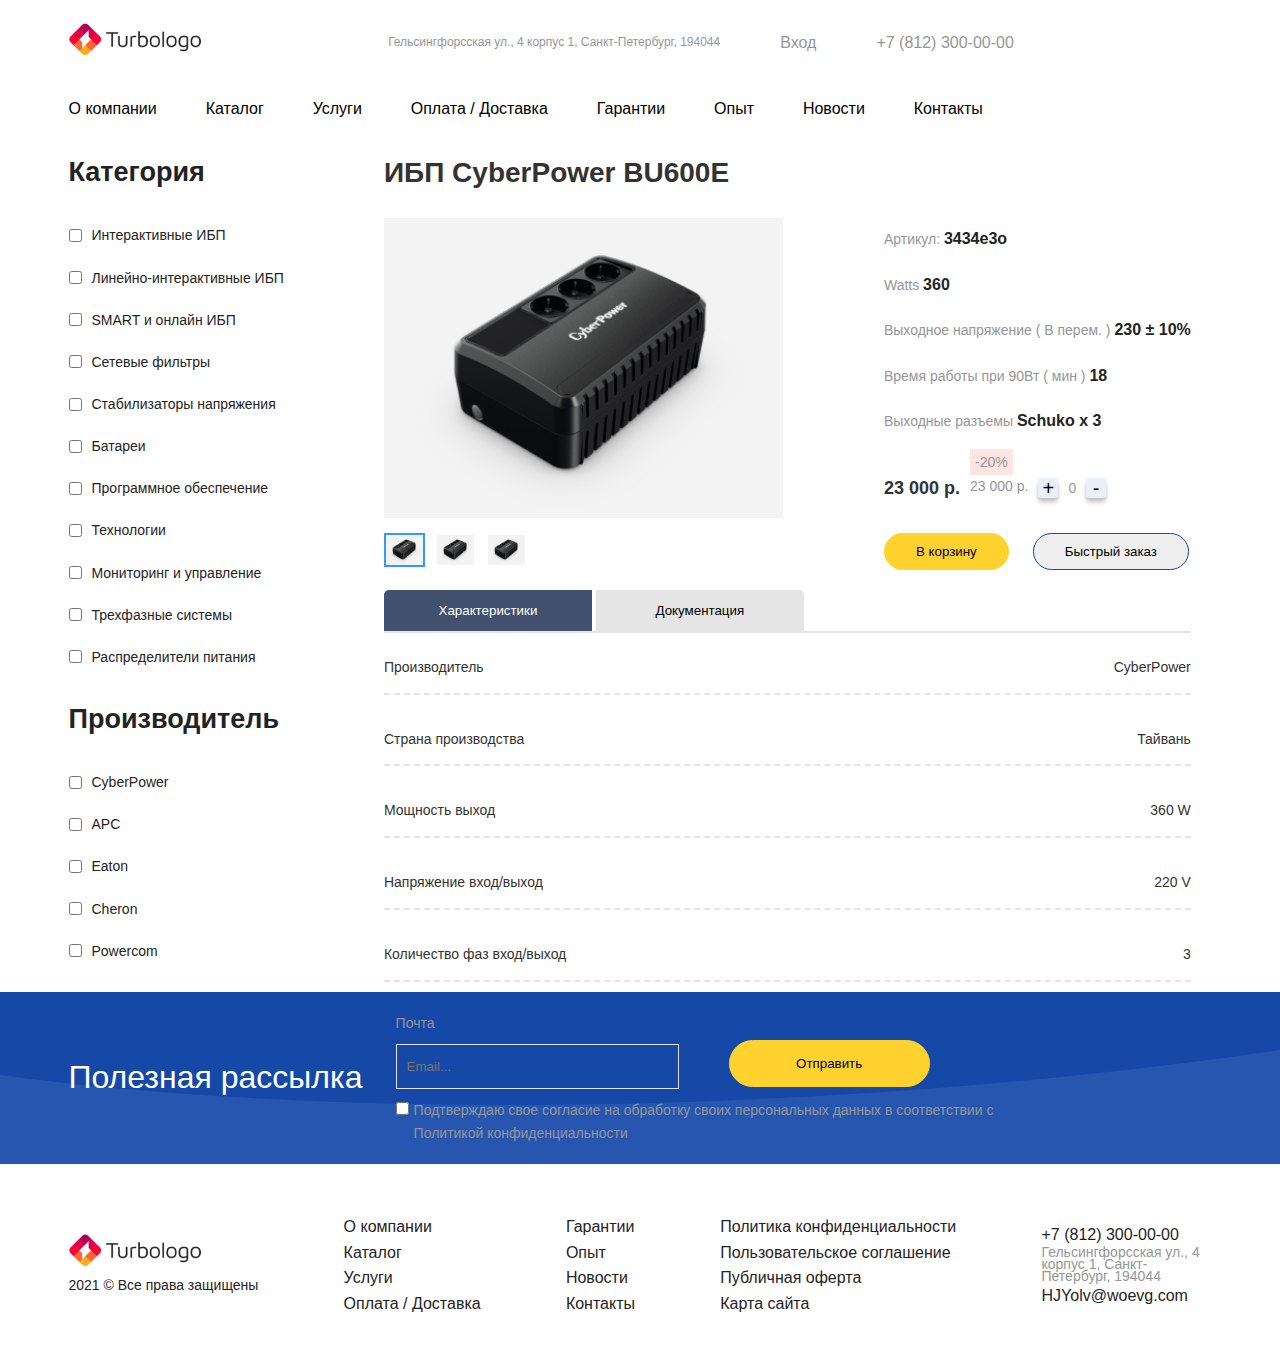
==== index.html @ b8d82079 "Initial commit" ====
<!doctype html>
<html lang="en">
<head>
    <meta charset="UTF-8">
    <meta name="viewport"
          content="width=device-width, user-scalable=no, initial-scale=1.0, maximum-scale=1.0, minimum-scale=1.0">
    <meta http-equiv="X-UA-Compatible" content="ie=edge">
    <link rel="stylesheet" href="style.css">
    <link rel="stylesheet" href="https://cdnjs.cloudflare.com/ajax/libs/font-awesome/6.5.1/css/all.min.css"
          integrity="sha512-DTOQO9RWCH3ppGqcWaEA1BIZOC6xxalwEsw9c2QQeAIftl+Vegovlnee1c9QX4TctnWMn13TZye+giMm8e2LwA=="
          crossorigin="anonymous" referrerpolicy="no-referrer"/>
    <title>Turbologo</title>
</head>
<body>

<!--header section ----------------------------->
<header>
    <div class="container">
        <section class="section-about">
            <div class="logo">
                <a href="#">
                    <img src="images/logo.png" alt="Turbologo">
                </a>
            </div>
            <div class="contacts">
                <span class="address">Гельсингфорсская ул., 4 корпус 1,  Санкт-Петербург, 194044</span>
                <a href="#">
                    <i class="fa-regular fa-user"></i>
                    <span>Вход</span>
                </a>
                <a href="#">
                    <i class="fa-brands fa-telegram"></i>
                </a>
                <a href="#">
                    <i class="fa-brands fa-whatsapp"></i>
                </a>
                <!--                tel number-->
                <a href="tel:+78123000000">
                    <i class="fa-solid fa-phone"></i>
                    <span>+7 (812) 300-00-00</span>
                </a>
            </div>
            <div class="cart">
                <a href="#">
                    <i class="fa-solid fa-cart-shopping"></i>
                </a>
            </div>
            <div class="burger-menu">
<!--               cross icon -->
                <a class="close-menu-icon" href="#">
                    <i class="fa-solid fa-times"></i>
                </a>
                <a class="open-menu-icon" href="#">
                    Меню
                    <i class="fa-solid fa-bars"></i>
                </a>
            </div>
        </section>
        <nav>
            <ul>
                <li>
                    <a class="toggle" href="#">О компании</a>
                    <ul class="submenu">
                        <li><a href="#">Отзывы</a></li>
                        <li><a href="#"> Сотрудники</a></li>
                        <li><a href="#">Сертификаты</a></li>
                    </ul>
                </li>
                <li><a href="#">Каталог</a></li>
                <li><a href="#">Услуги</a></li>
                <li><a href="#">Оплата / Доставка</a></li>
                <li><a href="#">Гарантии</a></li>
                <li><a href="#">Опыт</a></li>
                <li><a href="#">Новости</a></li>
                <li><a href="#">Контакты</a></li>
            </ul>
        </nav>

    </div>
</header>
<!--main section ----------------------------->
<main>
    <div class="container ">
        <div class="flex">
            <!--        aside start------------>
            <aside>
                <div class="aside-title">
                    <h2>Категория</h2>
                </div>
                <div class="aside-menu">
                    <label><input type="checkbox" name="intreactive" id="intreactive">Интерактивные ИБП</label>
                    <label><input type="checkbox" name="line-interactive"
                                  id="line-interactive">Линейно-интерактивные ИБП</label>
                    <label><input type="checkbox" name="online" id="online">SMART и онлайн ИБП</label>
                    <label><input type="checkbox" name="network" id="network">Сетевые фильтры</label>
                    <label><input type="checkbox" name="stabilizer" id="stabilizer">Стабилизаторы напряжения</label>
                    <label><input type="checkbox" name="batteries" id="batteries">Батареи</label>
                    <label><input type="checkbox" name="software" id="software">Программное обеспечение</label>
                    <label><input type="checkbox" name="technologies" id="technologies">Технологии</label>
                    <label><input type="checkbox" name="technologies" id="monitoring">Мониторинг и управление</label>
                    <label><input type="checkbox" name="accessories" id="accessories">Трехфазные системы</label>
                    <label><input type="checkbox" name="accessories" id="accessories2">Распределители питания</label>

                </div>
                <div class="aside-title">
                    <h2>Производитель</h2>
                </div>
                <div class="aside-menu">
                    <label><input type="checkbox" name="cyberpower" id="cyberpower">CyberPower</label>
                    <label><input type="checkbox" name="apc" id="apc">APC</label>
                    <label><input type="checkbox" name="eaton" id="eaton">Eaton</label>
                    <label><input type="checkbox" name="eaton" id="eaton2">Cheron</label>
                    <label><input type="checkbox" name="powercom" id="powercom">Powercom</label>
                </div>
            </aside>
            <!--        aside end------------>
            <!--        item card start------------>
            <div class="item-card">
                <div class="item-card-title">
                    <h1>ИБП CyberPower BU600E</h1>
                </div>
                <div class="item-card-info">
                    <div class="item-card-info-img">
                        <div class="slider">
                            <div class="slide"><img src="./images/item.png" alt="Slide 1"></div>
                            <div class="slide"><img src="./images/logo.png" alt="Slide 2"></div>
                            <div class="slide"><img src="./images/item.png" alt="Slide 3"></div>
                        </div>

                        <div class="thumbnails">
                            <div class="thumb" data-target="0"><img src="./images/item.png" alt=""></div>
                            <div class="thumb" data-target="1"><img src="./images/item.png" alt=""></div>
                            <div class="thumb" data-target="2"><img src="./images/item.png" alt=""></div>
                        </div>

                    </div>
                    <div class="item-card-info-desc">
                        <span class="first-art">Артикул: <strong>3434е3о</strong></span>
                        <span>
                         Watts <strong> 360 </strong>
                    </span>
                        <span>
                        Выходное напряжение ( В перем. ) <strong> 230 ± 10% </strong>
                    </span>
                        <span>
                        Время работы при 90Вт ( мин ) <strong> 18 </strong>
                    </span>
                        <span>
                        Выходные разъемы <strong> Schuko x 3 </strong>
                    </span>
                        <div class="price">
                            <h3> 23 000 p.</h3>
                            <span class="discount">
                            <span class="discount-20">
                                -20%
                            </span>
                            23 000 p.</span>
                            <button class="plus-button">+</button>
                            <span class="quantity">0</span>
                            <button class="minus-button">-</button>
                        </div>
                        <div class="item-card-info-btn">
                            <button class="add-to-cart-button">В корзину</button>
                            <button class="fast-order-button">Быстрый заказ</button>
                        </div>


                    </div>

                </div>
                <!--        characteristic-------->
                <div class="characteristic">
                    <div class="characteristic-buttons">
                        <button class="char-btn">Характеристики</button>
                        <button class="doc-btn">Документация</button>
                    </div>
                    <div class="characteristic-content2">
                        <!--                        2 pdf document-->
                        <a href="#"><i class="fa-solid fa-file-invoice"></i>Скачать паспорт.pdf</a>
                        <a href="#"><i class="fa-solid fa-file-invoice"></i>Скачать руководство.pdf</a>
                    </div>
                    <div class="characteristic-content">
                        <ul>
                            <li>
                                <span>Производитель</span>
                                <span>CyberPower</span>
                            </li>
                            <li>
                                <span>Страна производства
</span>
                                <span>Тайвань</span>
                            </li>
                            <li>
                                <span>Мощность выход </span>
                                <span>360 W</span>
                            </li>
                            <li>
                                <span>Напряжение вход/выход
</span>
                                <span>220 V</span>
                            </li>
                            <li>
                                <span>Количество фаз вход/выход</span>
                                <span>3</span>
                            </li>
                        </ul>
                    </div>
                </div>
            </div>
            <!--        item card end------------>
        </div>


    </div>
</main>
<!--end main section ----------------------------->
<!--subscribe section--------------->
<section class="bg-blue">
    <div class="container">
        <div class="subscribe">
            <h1>
                Полезная рассылка
            </h1>
            <div class="email">
                <div class="email2">
                    <label for="post">Почта
                        <input class="email-input" type="email" id="post" placeholder="Email...">
                    </label>
                    <button class="send-button">Отправить</button>
                </div>
                <label class="policy" for="subscribe">
                    <input type="checkbox" name="subscribe" id="subscribe">
                    <span>Подтверждаю свое согласие на обработку своих персональных данных
в соответствии с Политикой конфиденциальности </span>
                </label>
            </div>


        </div>
    </div>

</section>
<!--footer section--------------->
<footer>
    <div class="container">
        <div class="footer-content">
            <div class="footer-logo">
                <img src="images/logo.png" alt="Turbologo">
                <div class="social-icons">
                    <a href="#">
                        <i class="fa-brands fa-telegram"></i>
                    </a>
                    <a href="#">
                        <i class="fa-brands fa-whatsapp"></i>
                    </a>
                </div>
                <span>
                    2021 © Все права защищены
                </span>
            </div>
            <div class="footer-menu">
                <ul>
                    <li><a href="#">О компании</a></li>
                    <li><a href="#">Каталог</a></li>
                    <li><a href="#">Услуги</a></li>
                    <li><a href="#">Оплата / Доставка</a></li>

                </ul>
            </div>
            <div class="footer-menu">
                <ul>
                    <li><a href="#">Гарантии</a></li>
                    <li><a href="#">Опыт</a></li>
                    <li><a href="#">Новости</a></li>
                    <li><a href="#">Контакты</a></li>
                </ul>
            </div>
            <div class="footer-menu">
                <ul>
                    <li><a href="#">Политика конфиденциальности</a></li>
                    <li><a href="#">Пользовательское соглашение</a></li>
                    <li><a href="#">Публичная оферта</a></li>
                    <li><a href="#">Карта сайта</a></li>
                </ul>
            </div>

            <div class="footer-contacts">
                <a href="tel:+78123000000">
                    <i class="fa-solid fa-phone"></i>
                    <span>+7 (812) 300-00-00</span>
                </a>
                <span class="address2">Гельсингфорсская ул., 4 корпус 1,  Санкт-Петербург, 194044</span>

                <a href="email:office@gmail.com">
                    HJYolv@woevg.com
                </a>
            </div>
        </div>
    </div>
</footer>
<script src="./script.js"></script>

</body>
</html>
---- style.css ----
body {
    font-family: 'Roboto', sans-serif;
    font-size: 14px;
    line-height: 1.6;
    color: #333;

}


a {
    color: inherit;
    text-decoration: none;
    font-size: 16px;
}

* {
    margin: 0;
    padding: 0;
    box-sizing: border-box;
}

header {
    display: flex;
    flex-direction: column;
    justify-content: center;
    align-items: center;
}

li {
    list-style: none;
}

ul {
    display: flex;
    justify-content: space-between;
}


ul {
    list-style: none;
    padding: 0;
    margin: 0;
}

li {
    position: relative;
}


.submenu {
    display: none;
    position: absolute;
    top: 100%;
    left: 0;
    background-color: #fff;
    box-shadow: 0px 2px 5px rgba(0, 0, 0, 0.2);
    width: 185px;
}

.submenu li:nth-child(1), .submenu li:nth-child(2) {
    border-bottom: 1px solid #e5e5e5;
}


.submenu li a {
    display: block;
    padding: 10px 15px;
}


li:hover .submenu {
    display: block;
}


.section-about {
    margin: 20px 0;
    display: flex;
    justify-content: space-between;
    align-items: center;
}

.contacts {
    display: flex;
    flex-wrap: wrap;
    justify-content: space-between;
    align-items: center;
}
.burger-menu{
    display: none;
}

.contacts a {
    margin: 10px;
    color: #969696;
}

.contacts a:hover {
    color: #1648a8;
    text-decoration: underline;
    transition: 0.5s;
}

.container {
    max-width: 1223px;
    margin: 0 auto;
    /*background-color: lightblue;*/
    width: 100%;
    padding: 0 40px;

}

.address {
    font-size: 12px;
    margin-right: 50px;
    font-weight: 500;
    color: #969696;
}

nav {
    margin: 30px 0;
    position: relative;
}

nav a {
    font-size: 16px;
    color: black;
    text-decoration: none;
}

nav a:hover {
    color: #1648a8;
    text-decoration: underline;
    transition: 0.5s;
}

nav ul {
    width: 80%;
}

.item-card {
    margin-left: 100px;
}


/*slider--------------*/
.slider {
    width: 400px; /* Adjust as needed */
    height: 300px; /* Adjust as needed */
    overflow: hidden;
    position: relative;
}

.slide {
    display: none;
    width: 400px;
    height: 300px;
}

.slide img {
    width: 100%;
    height: 100%;
    object-fit: cover;
}

.slide.active {
    display: block;
}

.thumbnails {
    display: flex;
    margin-top: 15px;
}

.thumb {
    width: 41px;
    height: 34px;
    margin-right: 10px;
    cursor: pointer;
    border: 2px solid transparent;
}

.thumb.active {
    border-color: #3399ff;
}

.thumb img {
    width: 100%;
    height: 100%;
    object-fit: cover;
}


.item-card-info-desc {
    display: flex;
    flex-direction: column;
    margin-left: 100px;
    justify-content: start;
    align-items: start;

}

.item-card-info-desc span {
    margin: 10px 0;
    color: #969696
}

.item-card-info-desc strong {
    font-size: 16px;
    font-weight: 600;
    color: #1f2324;

}

.first-art {
    margin-bottom: 30px;
}

.price {
    display: flex;
    align-items: center;
}

.price h3 {
    font-size: 18px;
    margin-right: 10px;
}

.discount {
    display: flex;
    flex-direction: column;
    align-items: start;
    justify-content: center;
    margin-left: 10px;
    font-weight: 400;
    font-size: 14px;
    color: #c4c4c4;
    position: relative;
    bottom: 25px;
}

.discount-20 {
    position: relative;
    top: 10px;
    background: #ffe4e4;
    padding: 2px 5px;
}

.price button {
    display: flex;
    align-items: center;
    justify-content: center;
    font-size: 20px;
    width: 20px;
    height: 20px;
    border: none;
    background-color: #eaeff8;
    margin: 0 10px;
    border-radius: 4px;
    box-shadow: 0px 4px 4px rgba(0, 0, 0, 0.25);
}

.price button:hover {
    background-color: #1648a8;
    color: #fff;
    transition: 0.5s;
}

.item-card-info {
    display: flex;
    justify-content: space-between;
    align-items: center;
    margin: 20px 0;

}

.item-card-info-img {

}

.item-card-info-btn button {
    border-radius: 24px;
    padding: 10px 31px;
}

.add-to-cart-button {
    border: 1px solid #ffd230;
    border-radius: 24px;
    background: #ffd230;
    color: #000;
}

.add-to-cart-button:hover {
    background: #f4bf00;
    transition: 0.5s;
}

.fast-order-button {
    border: 1px solid #1648a8;
    border-radius: 24px;
    margin-left: 20px;
}

.fast-order-button:hover {
    background: #1648a8;
    color: #fff;
    transition: 0.5s;
}

.aside-menu {
    display: flex;
    flex-direction: column;
    justify-content: space-between;
    align-items: start;
    margin: 20px 0;
}

.aside-menu input {
    margin-right: 10px;
}

.aside-menu label {
    display: flex;
    align-items: center;
    font-weight: 400;
    font-size: 14px;
    line-height: 301%;
    color: #1f2324;
}

.aside-title {
    font-weight: 600;
    font-size: 18px;
    color: #1f2324;
}

.flex {
    display: flex;
    align-items: start;
}

.characteristic-buttons {
    border-bottom: 2px solid #e5e5e5;
}

.characteristic-buttons button {
    border: none;
    padding: 10px 20px;
}

.char-btn {
    border-radius: 5px 0 0 0;
    width: 208px;
    height: 41px;
    background: #42516e;
    color: #fff;
}

.doc-btn {
    background: #e5e5e5;
    color: #000;
    width: 208px;
    height: 41px;
    border-radius: 0 5px 0 0;
}

.characteristic-content ul {
    width: 100%;
    line-height: 356%;
    display: flex;
    flex-direction: column;
    justify-content: start;
    align-items: start;
}

.characteristic-content ul li {
    width: 100%;
    display: flex;
    justify-content: space-between;
    align-items: center;
    margin: 10px 0;
    border-bottom: 2px dashed #e5e5e5;
}

.characteristic-content2 a {

    display: block;
    padding: 10px;
}

.characteristic-content2 a:hover {
    text-decoration: underline;
    transition: 0.5s;
}

.characteristic-content2 {
    display: none;
    width: 300px;
    height: 356px;
}

.characteristic-content2 i {
    margin-right: 10px;
}

.bg-blue {
    /*height: 200px;*/
    background: url("./images/blubg2.png"), url("./images/blubg.png");
    background-size: cover;
    background-position: center;
    background-repeat: no-repeat;
}

.bg-blue h1 {
    font-size: 32px;
    color: #fff;
    font-weight: 500;
    margin: 20px 0;
}

.subscribe {
    display: flex;
    flex-wrap: wrap;
    justify-content: space-between;
    align-items: center;
    padding: 20px 0;
}

.subscribe label {
    font-size: 14px;
    color: #969696;

}

.email2 {
    display: flex;
    flex-wrap: wrap;
    align-items: center;
}

.send-button {
    position: relative;
    top: 8px;
    margin-left: 50px;
    border-radius: 24px;
    padding: 8px 31px;
    border: 1px solid #ffd230;
    background: #ffd230;
    color: #000;
    height: 47px;
    width: 201px;

}

.email2 label {
    display: flex;
    flex-direction: column;
    align-items: start;
    font-size: 14px;
}

.email-input {
    margin: 10px 0;
    padding: 10px;
    background-color: #1648a8;
    border: 1px solid #e5e5e5;
    outline: none;
    height: 45px;
    width: 283px;
}

.policy {
    display: flex;
    align-items: baseline;
}

.policy span {
    margin-left: 5px;
    display: block;
    width: 80%;
}

footer {
    color: #1f2324;
}

footer a:hover {
    color: #1648a8;
    text-decoration: underline;
    transition: 0.5s;
}

.footer a {
    margin: 200px;
}

.footer-content {
    display: flex;
    flex-wrap: wrap;
    justify-content: space-between;
    align-items: center;
    padding: 50px 0;
}

.footer-menu ul {
    display: flex;
    flex-direction: column;
    justify-content: space-between;
    align-items: start;
}

.footer-contacts {

    display: flex;
    flex-direction: column;
    justify-content: space-between;
    align-items: start;
    width: 170px;
}

.address2 {
    display: block;
    line-height: 85%;
    color: #969696;
}

/*start media queries---------*/
@media screen and (max-width: 1100px) {
    .item-card-info {
        flex-direction: column;
        align-items: start;
    }

    .item-card-info-desc {
        margin-left: 0;
    }
}

@media screen and (max-width: 768px) {

    .cart {
        width: 100px;
        height: 100px;
        clip-path: polygon(50% 0%, 100% 0%, 85% 26%, 77% 48%, 68% 59%, 51% 65%, 36% 59%, 25% 48%, 16% 24%, 1% 0%);
        background-color: #f5f5f5;
        position: relative;

    }
    .submenu li a {
        display: block;
        padding: 10px 15px;
    }
    .burger-menu{
        display:block;

    }

    .cart:hover {
        background-color: #1648a8;
        transition: 0.5s;
    }

    .cart:hover a {
        color: #fff;
        transition: 0.5s;
    }

    .section-about {
        margin: 0;
        height: 60px;
    }

    .cart a {
        position: relative;
        top: 30px;
        left: 40px;
    }

    .flex {
        flex-direction: column;
        align-items: center;
        justify-content: center;
    }

    .item-card {
        margin-left: 0;
    }

    .contacts {
        display: none;
    }

    nav {
        display: none;
        margin: 0;
        position: absolute;
        top: 0;
        right: 0;
        background-color: #fff;
        width: 100%;
        height: 100%;
        z-index: 100;
        flex-direction: column;
        justify-content: center;
        align-items: center;
        box-shadow: 0px 2px 5px rgba(0, 0, 0, 0.2);
        padding: 30px;
    }
    .close-menu-icon{
        position: absolute;
        top: 20px;
        right: 20px;
        font-size: 24px;
        cursor: pointer;
        z-index: 1000;
    }

    nav ul {
        flex-direction: column;
        justify-content: center;
        align-items: start;
    }
    nav ul li {
        margin: 10px 0;
    }

    .submenu {
        position: absolute;
        top: 0;
        left: 80px;
        z-index: 100;
        width: 150px;
        background-color: #fff;
        box-shadow: 0px 2px 5px rgba(0, 0, 0, 0.2);
    }

    nav a {
        margin: 20px 0;
    }

    aside {
        display: none;
    }

    .price {
        flex-direction: row-reverse;
    }

    .price * {
        margin: 0 12px;
    }

    .discount {
        flex-direction: row-reverse;
        align-items: center;
        justify-content: center;
        top: 5px;
    }

    .discount-20 {
        position: relative;
        top: 0;
        left: 10px;
    }
    .footer-content div{
        width: 50%;

    }
}

@media screen and (max-width: 480px) {
    .slide {
        width: 350px;
    }

    .slider {
        width: 350px;
    }

    .container {
        padding: 0 10px;
    }

    .item-card-info-desc {
        margin-left: 0;
    }

    .item-card-info-desc strong {
        font-size: 14px;
    }

    .price h3 {
        font-size: 16px;
    }

    .price button {
        font-size: 16px;
    }

    .price button {
        width: 30px;
        height: 30px;
    }

    .price button {
        margin: 0 5px;
    }

    .add-to-cart-button {
        padding: 8px 20px;
    }

    .fast-order-button {
        padding: 8px 20px;
    }

    .aside-menu label {
        font-size: 12px;
    }

    .aside-title {
        font-size: 16px;
    }

    .characteristic-buttons button {
        padding: 8px 15px;
    }

    .characteristic-content2 {
        width: 250px;
    }

    .characteristic-content2 a {
        padding: 8px;
    }

    .send-button {
        padding: 8px 20px;
        width: 180px;
        margin: 10px;
    }

    .email-input {
        width: 250px;
    }

    .footer-content {
        flex-direction: column;
        align-items: start;
        padding: 40px 20px;
    }

    .char-btn, .doc-btn {
        width: 150px;
        height: 35px;
    }

    .footer-contacts {
        margin-top: 20px;
    }

    .address2 {
        line-height: 100%;
    }
}


@media screen and (max-width: 320px) {
}
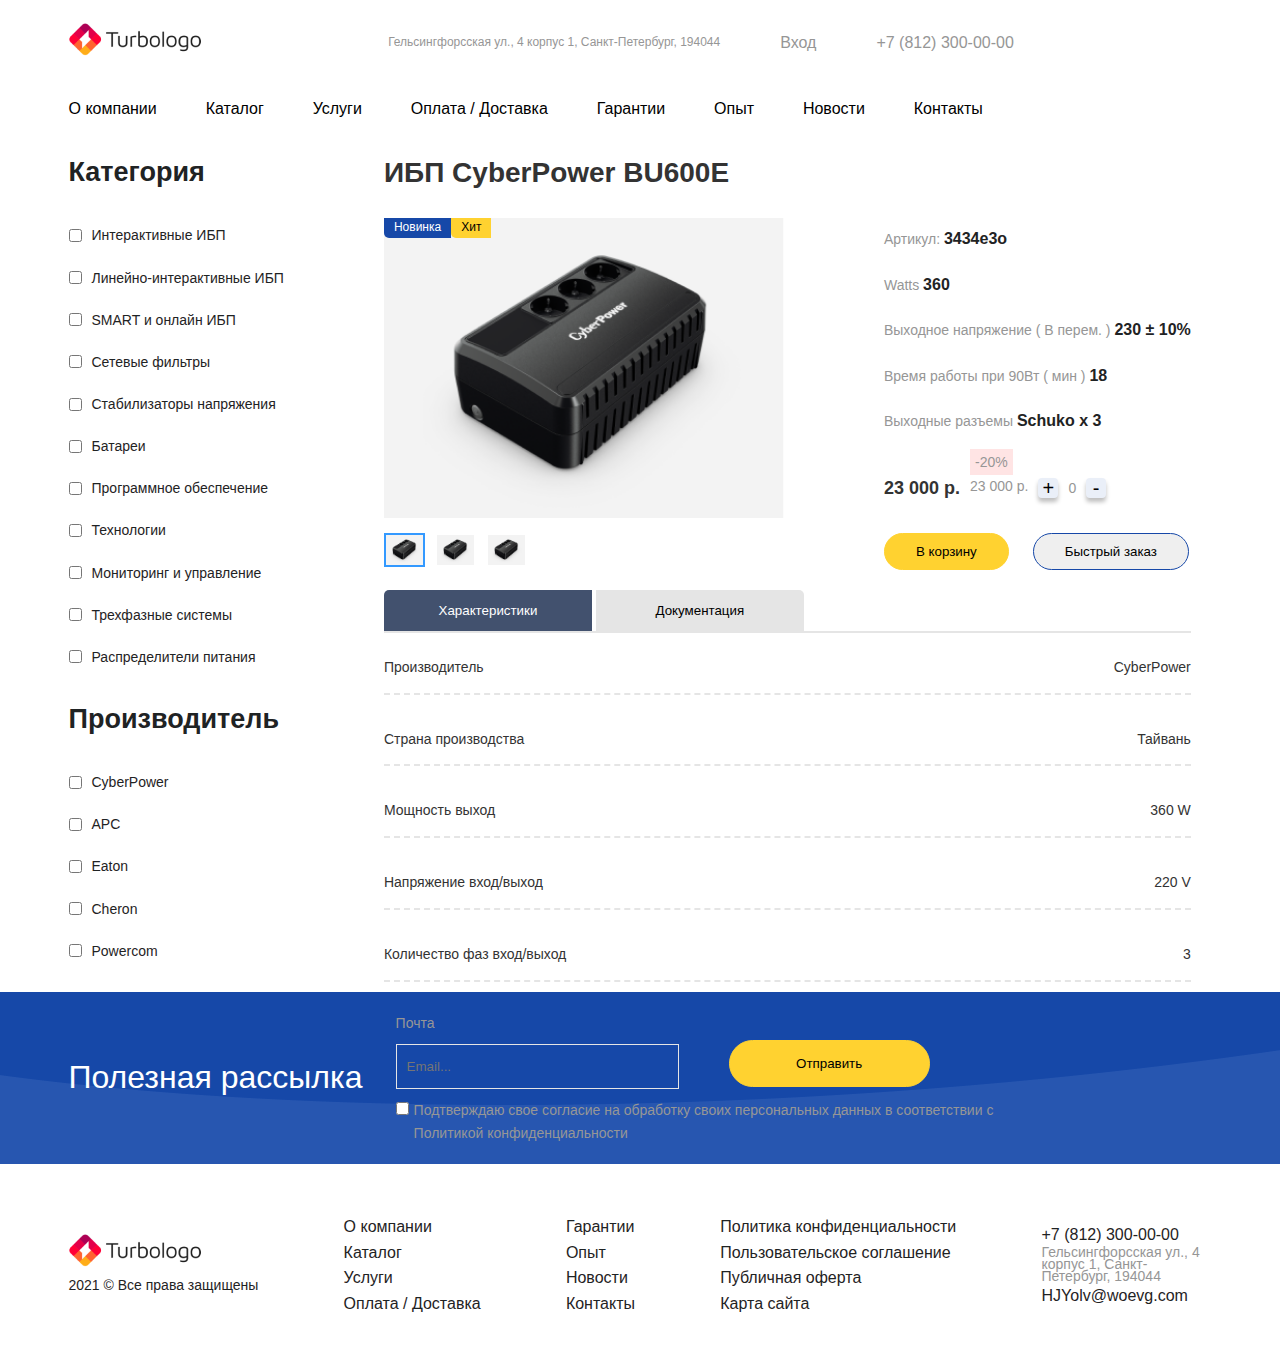
==== commit f7de6d3b: "button added" ====
--- a/index.html
+++ b/index.html
@@ -46,7 +46,7 @@
                 </a>
             </div>
             <div class="burger-menu">
-<!--               cross icon -->
+                <!--               cross icon -->
                 <a class="close-menu-icon" href="#">
                     <i class="fa-solid fa-times"></i>
                 </a>
@@ -121,6 +121,10 @@
                 </div>
                 <div class="item-card-info">
                     <div class="item-card-info-img">
+                        <div class="new">
+                            <span class="new-item">Новинка</span>
+                            <span class="hit-item">Хит</span>
+                        </div>
                         <div class="slider">
                             <div class="slide"><img src="./images/item.png" alt="Slide 1"></div>
                             <div class="slide"><img src="./images/logo.png" alt="Slide 2"></div>
--- a/style.css
+++ b/style.css
@@ -71,6 +71,27 @@
 li:hover .submenu {
     display: block;
 }
+.new{
+    position: absolute;
+    display: flex;
+    justify-content: center;
+    align-items: center;
+    z-index: 2;
+}
+.new-item{
+    background-color: #1648a8;
+    color: #fff;
+    padding: 0 10px;
+    font-size: 12px;
+    border-radius: 0 0 0 5px;
+}
+.hit-item{
+    background-color: #ffd230;
+    color: #000;
+    padding:0 10px;
+    font-size: 12px;
+    border-radius: 0 0 0 5px;
+}
 
 
 .section-about {
@@ -120,6 +141,7 @@
 nav {
     margin: 30px 0;
     position: relative;
+    z-index: 99999;
 }
 
 nav a {
@@ -275,7 +297,7 @@
 }
 
 .item-card-info-img {
-
+    position: relative;
 }
 
 .item-card-info-btn button {
